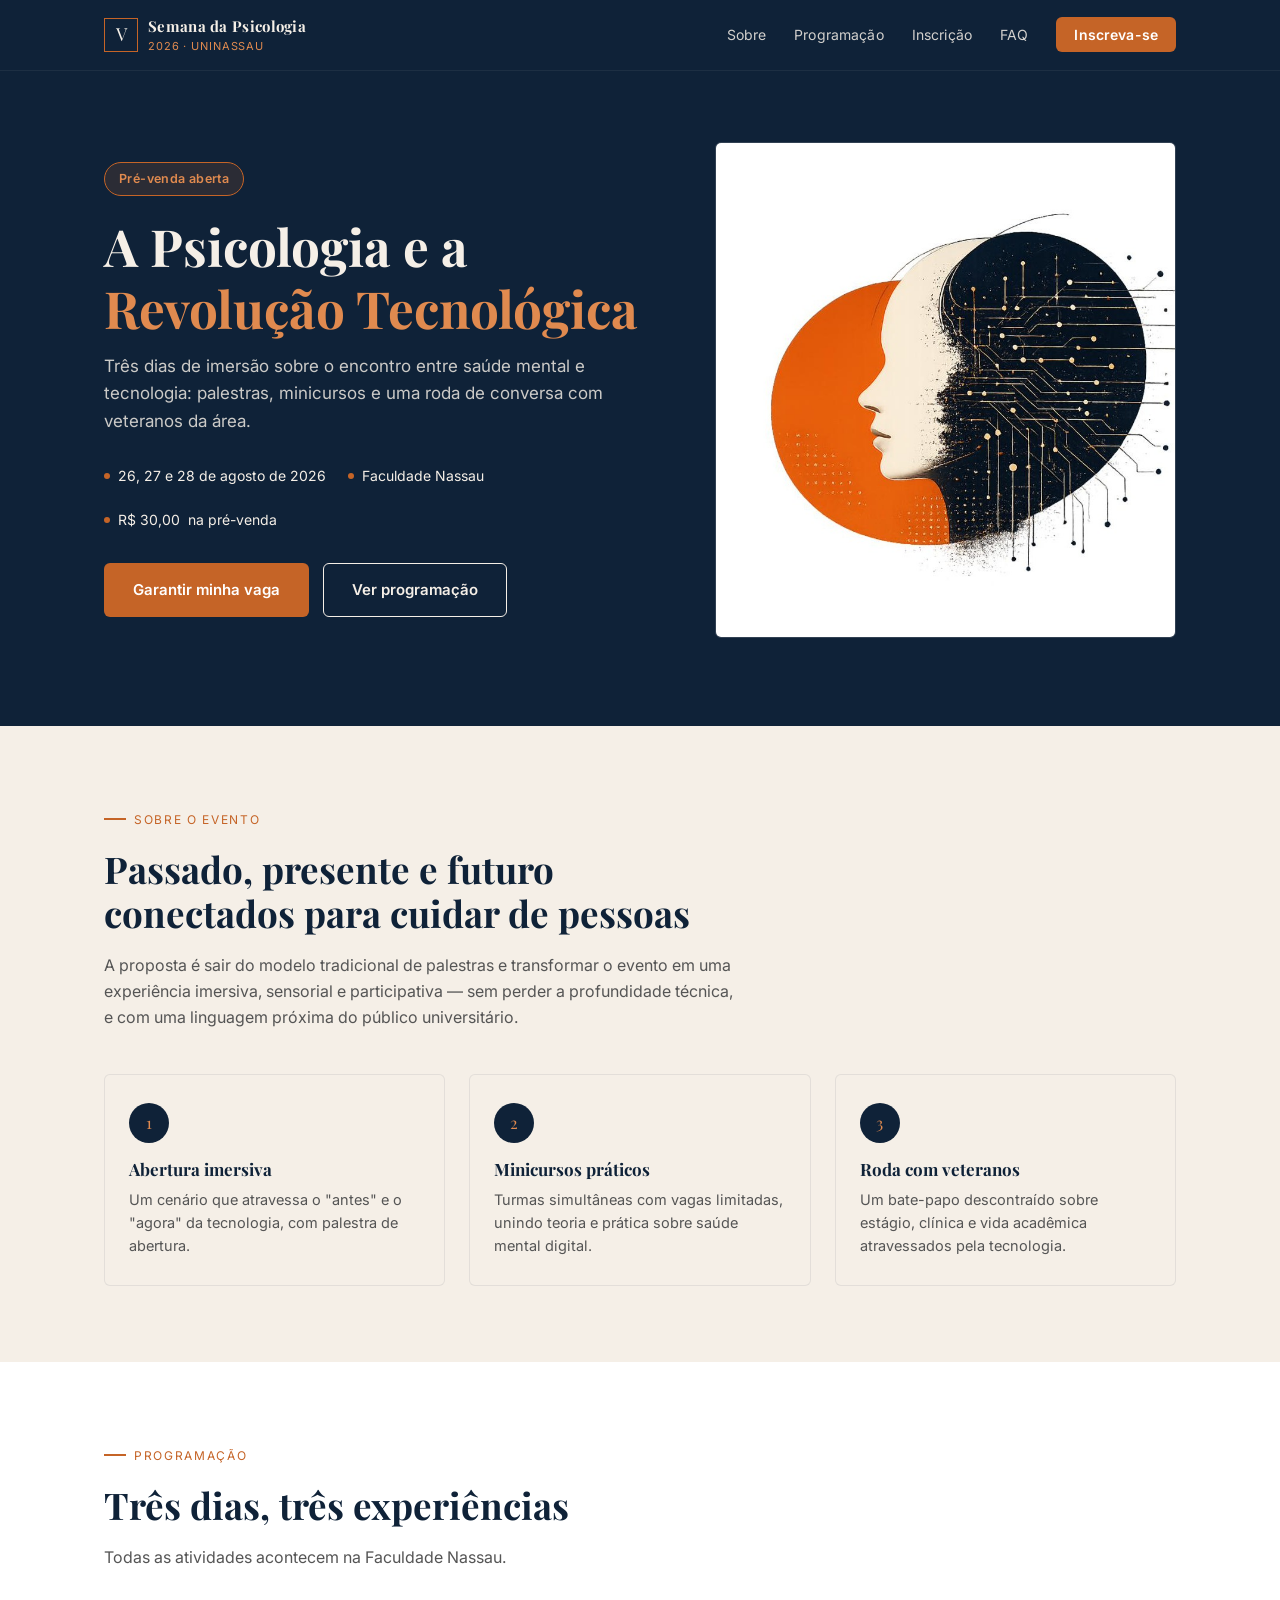
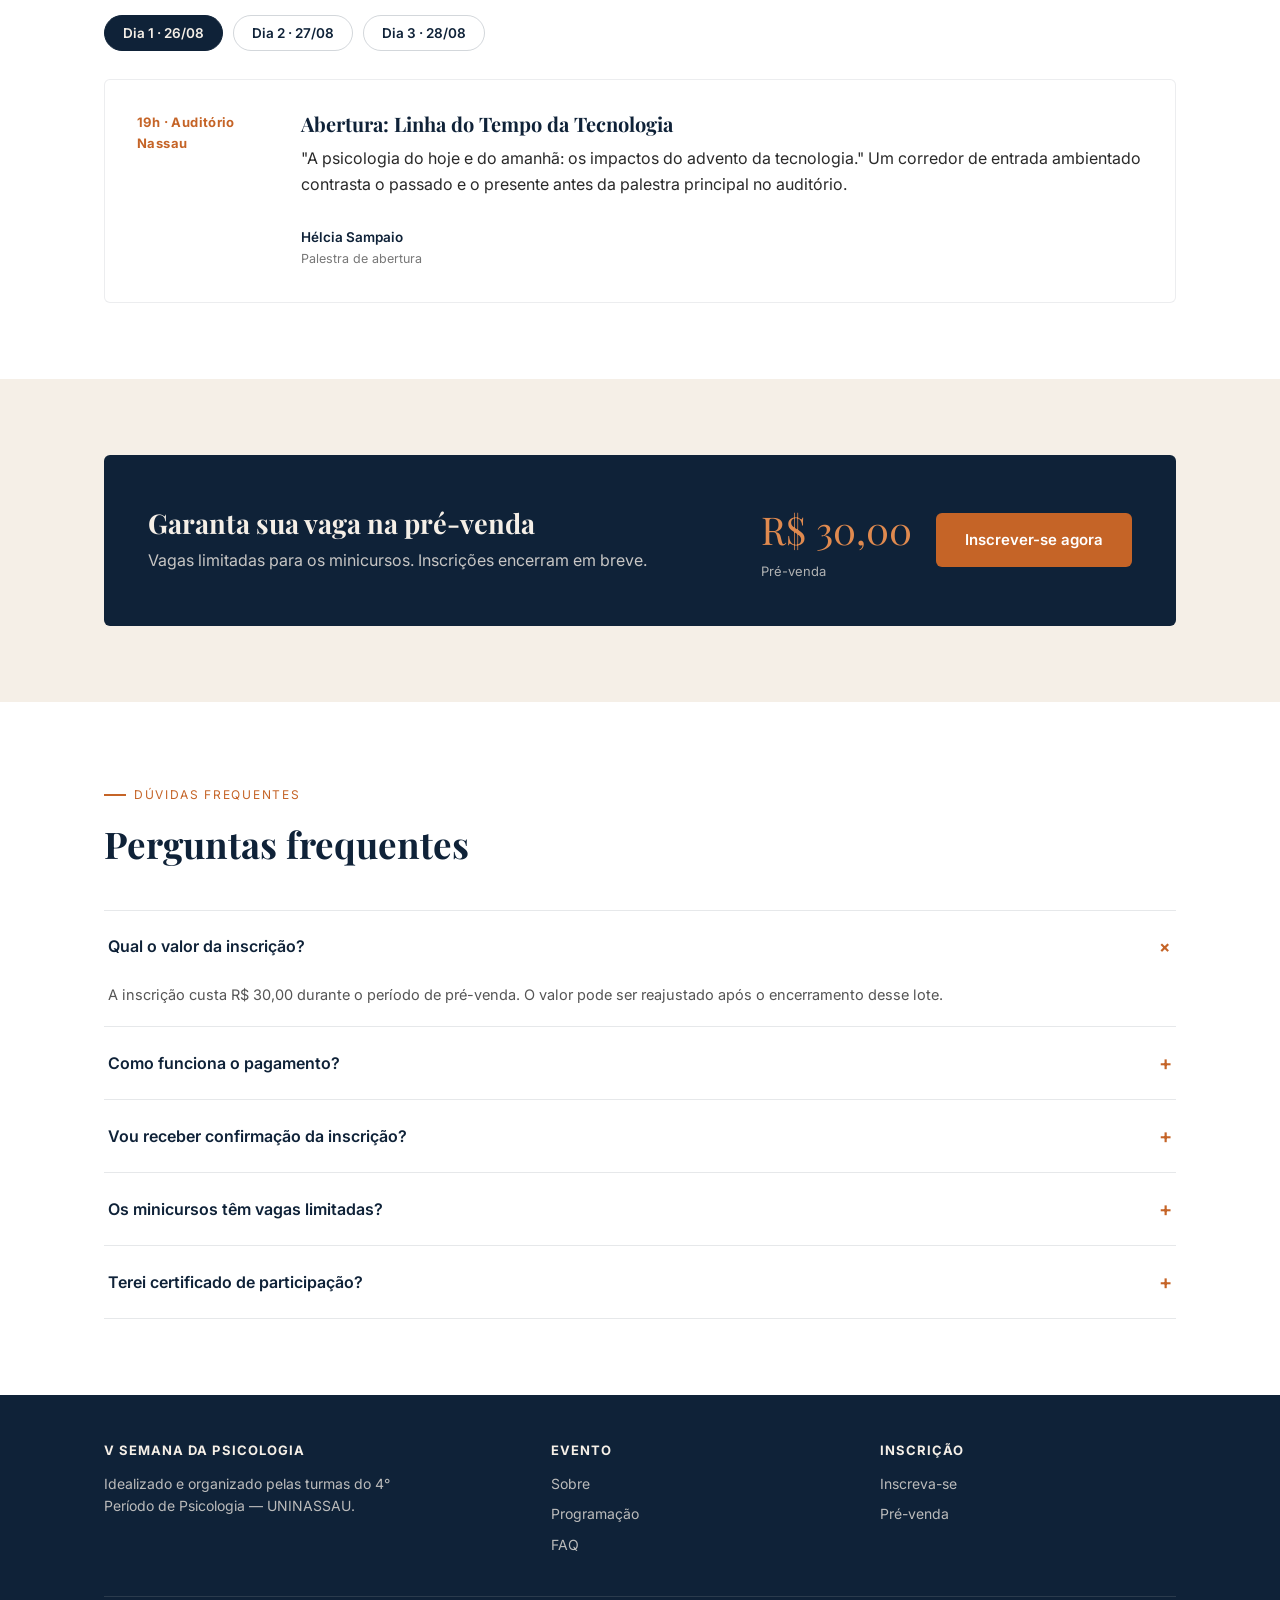
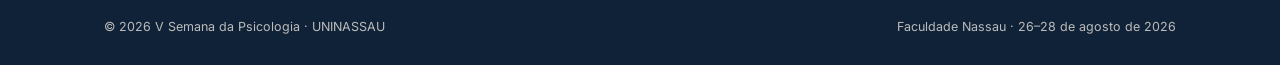
==== index.html @ 77867b37 "Add files via upload" ====
<!DOCTYPE html>
<html lang="pt-BR">
<head>
  <meta charset="UTF-8" />
  <meta name="viewport" content="width=device-width, initial-scale=1.0" />
  <title>V Semana da Psicologia 2026 — A Psicologia e a Revolução Tecnológica</title>
  <meta
    name="description"
    content="Inscreva-se na V Semana da Psicologia 2026, na Faculdade Nassau. 26, 27 e 28 de agosto. Pré-venda por R$ 30,00."
  />
  <link rel="preconnect" href="https://fonts.googleapis.com" />
  <link rel="preconnect" href="https://fonts.gstatic.com" crossorigin />
  <link
    href="https://fonts.googleapis.com/css2?family=Playfair+Display:wght@600;700&family=Inter:wght@400;500;600;700&display=swap"
    rel="stylesheet"
  />
  <link rel="stylesheet" href="css/style.css" />
</head>
<body>
  <!-- ===================== HEADER ===================== -->
  <header class="site-header">
    <div class="container">
      <a href="index.html" class="brand">
        <span class="brand-mark">V</span>
        <span class="brand-text">
          <strong>Semana da Psicologia</strong>
          <span>2026 · UNINASSAU</span>
        </span>
      </a>

      <nav>
        <ul class="nav-links" id="nav-links">
          <li><a href="#sobre">Sobre</a></li>
          <li><a href="#programacao">Programação</a></li>
          <li><a href="#inscricao-cta">Inscrição</a></li>
          <li><a href="#faq">FAQ</a></li>
          <li><a href="inscricao.html" class="btn-nav">Inscreva-se</a></li>
        </ul>
      </nav>

      <button class="nav-toggle" id="nav-toggle" aria-label="Abrir menu" aria-expanded="false">
        ☰
      </button>
    </div>
  </header>

  <!-- ===================== HERO ===================== -->
  <section class="hero">
    <div class="container">
      <div class="hero-copy">
        <span class="hero-badge">Pré-venda aberta</span>
        <h1>A Psicologia e a <em>Revolução Tecnológica</em></h1>
        <p class="hero-lead">
          Três dias de imersão sobre o encontro entre saúde mental e tecnologia:
          palestras, minicursos e uma roda de conversa com veteranos da área.
        </p>

        <ul class="hero-meta">
          <li><span class="dot"></span> 26, 27 e 28 de agosto de 2026</li>
          <li><span class="dot"></span> Faculdade Nassau</li>
          <li><span class="dot"></span> <span data-preco>R$ 30,00</span> na pré-venda</li>
        </ul>

        <div class="hero-actions">
          <a href="inscricao.html" class="btn btn-primary">Garantir minha vaga</a>
          <a href="#programacao" class="btn btn-outline">Ver programação</a>
        </div>
      </div>

      <div class="hero-visual">
        <img src="assets/hero-illustration.jpg" alt="Ilustração conceitual da V Semana da Psicologia: perfil humano dividido entre traços clássicos e circuitos eletrônicos, simbolizando a psicologia e a tecnologia." />
      </div>
    </div>
  </section>

  <!-- ===================== SOBRE ===================== -->
  <section class="section" id="sobre">
    <div class="container">
      <div class="section-header">
        <span class="eyebrow">Sobre o evento</span>
        <h2>Passado, presente e futuro conectados para cuidar de pessoas</h2>
        <p>
          A proposta é sair do modelo tradicional de palestras e transformar o evento
          em uma experiência imersiva, sensorial e participativa — sem perder a
          profundidade técnica, e com uma linguagem próxima do público universitário.
        </p>
      </div>

      <div class="sobre-grid">
        <div class="sobre-card">
          <div class="icon">1</div>
          <h3>Abertura imersiva</h3>
          <p>Um cenário que atravessa o "antes" e o "agora" da tecnologia, com palestra de abertura.</p>
        </div>
        <div class="sobre-card">
          <div class="icon">2</div>
          <h3>Minicursos práticos</h3>
          <p>Turmas simultâneas com vagas limitadas, unindo teoria e prática sobre saúde mental digital.</p>
        </div>
        <div class="sobre-card">
          <div class="icon">3</div>
          <h3>Roda com veteranos</h3>
          <p>Um bate-papo descontraído sobre estágio, clínica e vida acadêmica atravessados pela tecnologia.</p>
        </div>
      </div>
    </div>
  </section>

  <!-- ===================== PROGRAMAÇÃO ===================== -->
  <section class="section section-alt" id="programacao">
    <div class="container">
      <div class="section-header">
        <span class="eyebrow">Programação</span>
        <h2>Três dias, três experiências</h2>
        <p>Todas as atividades acontecem na Faculdade Nassau.</p>
      </div>

      <div class="prog-tabs" role="tablist">
        <button class="prog-tab" role="tab" aria-selected="true" data-target="dia1">Dia 1 · 26/08</button>
        <button class="prog-tab" role="tab" aria-selected="false" data-target="dia2">Dia 2 · 27/08</button>
        <button class="prog-tab" role="tab" aria-selected="false" data-target="dia3">Dia 3 · 28/08</button>
      </div>

      <div class="prog-panel is-active" id="dia1">
        <div class="when">19h · Auditório Nassau</div>
        <div>
          <h3>Abertura: Linha do Tempo da Tecnologia</h3>
          <p>
            "A psicologia do hoje e do amanhã: os impactos do advento da tecnologia."
            Um corredor de entrada ambientado contrasta o passado e o presente antes
            da palestra principal no auditório.
          </p>
          <span class="speaker">Hélcia Sampaio<span>Palestra de abertura</span></span>
        </div>
      </div>

      <div class="prog-panel" id="dia2">
        <div class="when">19h · Salas da Nassau</div>
        <div>
          <h3>Minicursos simultâneos</h3>
          <p>
            <strong>Curso 1 —</strong> A internet, a sobrecarga emocional e os riscos
            para a autoimagem.<br />
            <strong>Curso 2 —</strong> O vício em dopamina na modernidade e suas
            consequências.
          </p>
          <span class="speaker">Palestrantes a definir<span>Vagas limitadas por turma</span></span>
        </div>
      </div>

      <div class="prog-panel" id="dia3">
        <div class="when">19h30 · Auditório Nassau</div>
        <div>
          <h3>Roda de conversa: a tecnologia como aliada da psicologia</h3>
          <p>
            Bate-papo descontraído com alunos veteranos sobre vivências reais de
            estágio, clínica e vida acadêmica atravessadas pela tecnologia. Perguntas
            do público pelo microfone ou por caixinha anônima.
          </p>
          <span class="speaker">Alunos veteranos<span>Mediação com roteiro-guia</span></span>
        </div>
      </div>
    </div>
  </section>

  <!-- ===================== CTA INSCRIÇÃO ===================== -->
  <section class="section" id="inscricao-cta">
    <div class="container">
      <div class="cta-band">
        <div>
          <h2>Garanta sua vaga na pré-venda</h2>
          <p>Vagas limitadas para os minicursos. Inscrições encerram em breve.</p>
        </div>
        <div style="display:flex; align-items:center; gap:24px; flex-wrap:wrap;">
          <div class="price-tag">
            <span data-preco>R$ 30,00</span>
            <small>Pré-venda</small>
          </div>
          <a href="inscricao.html" class="btn btn-primary">Inscrever-se agora</a>
        </div>
      </div>
    </div>
  </section>

  <!-- ===================== FAQ ===================== -->
  <section class="section section-alt" id="faq">
    <div class="container">
      <div class="section-header">
        <span class="eyebrow">Dúvidas frequentes</span>
        <h2>Perguntas frequentes</h2>
      </div>

      <div class="faq-list">
        <details class="faq-item" open>
          <summary>Qual o valor da inscrição?</summary>
          <p>A inscrição custa <span data-preco>R$ 30,00</span> durante o período de pré-venda. O valor pode ser reajustado após o encerramento desse lote.</p>
        </details>
        <details class="faq-item">
          <summary>Como funciona o pagamento?</summary>
          <p>Após preencher o formulário, você será redirecionado para o checkout seguro da Infinity Pay para concluir o pagamento.</p>
        </details>
        <details class="faq-item">
          <summary>Vou receber confirmação da inscrição?</summary>
          <p>Sim. Assim que sua inscrição for processada, você recebe um e-mail de confirmação com seus dados e número de protocolo.</p>
        </details>
        <details class="faq-item">
          <summary>Os minicursos têm vagas limitadas?</summary>
          <p>Sim, para manter uma dinâmica mais próxima e prática. Recomendamos garantir sua vaga com antecedência.</p>
        </details>
        <details class="faq-item">
          <summary>Terei certificado de participação?</summary>
          <p>Sim, o evento emite certificado de participação para quem estiver presente nas atividades.</p>
        </details>
      </div>
    </div>
  </section>

  <!-- ===================== FOOTER ===================== -->
  <footer class="site-footer">
    <div class="container">
      <div class="footer-grid">
        <div>
          <h4>V Semana da Psicologia</h4>
          <p style="max-width: 34ch; font-size: 14px;">
            Idealizado e organizado pelas turmas do 4° Período de Psicologia — UNINASSAU.
          </p>
        </div>
        <div>
          <h4>Evento</h4>
          <ul>
            <li><a href="#sobre">Sobre</a></li>
            <li><a href="#programacao">Programação</a></li>
            <li><a href="#faq">FAQ</a></li>
          </ul>
        </div>
        <div>
          <h4>Inscrição</h4>
          <ul>
            <li><a href="inscricao.html">Inscreva-se</a></li>
            <li><a href="#inscricao-cta">Pré-venda</a></li>
          </ul>
        </div>
      </div>

      <div class="footer-bottom">
        <span>© 2026 V Semana da Psicologia · UNINASSAU</span>
        <span>Faculdade Nassau · 26–28 de agosto de 2026</span>
      </div>
    </div>
  </footer>

  <script src="js/config.js"></script>
  <script src="js/main.js"></script>
</body>
</html>
---- css/style.css ----
/* ============================================================
   V SEMANA DA PSICOLOGIA 2026 — Estilos globais
   Identidade: Psicologia + Tecnologia + Inovação + Humanização
   ============================================================ */

:root {
  --navy: #0f2238;
  --navy-light: #16304f;
  --orange: #c56427;
  --orange-light: #e08a4f;
  --offwhite: #f5efe7;
  --graphite: #2a2a2a;
  --white: #ffffff;

  --font-title: "Playfair Display", Georgia, serif;
  --font-body: "Inter", -apple-system, BlinkMacSystemFont, "Segoe UI", sans-serif;

  --radius: 6px;
  --max-width: 1120px;
  --transition: 200ms ease;
}

* {
  box-sizing: border-box;
}

html {
  scroll-behavior: smooth;
}

body {
  margin: 0;
  font-family: var(--font-body);
  color: var(--graphite);
  background: var(--offwhite);
  line-height: 1.6;
  -webkit-font-smoothing: antialiased;
}

img {
  max-width: 100%;
  display: block;
}

a {
  color: inherit;
}

h1, h2, h3, h4 {
  font-family: var(--font-title);
  color: var(--navy);
  line-height: 1.2;
  margin: 0 0 0.5em;
}

p {
  margin: 0 0 1em;
}

.container {
  width: 100%;
  max-width: var(--max-width);
  margin: 0 auto;
  padding: 0 24px;
}

/* Foco visível para acessibilidade */
a:focus-visible,
button:focus-visible,
input:focus-visible,
select:focus-visible,
textarea:focus-visible {
  outline: 3px solid var(--orange);
  outline-offset: 2px;
}

@media (prefers-reduced-motion: reduce) {
  * {
    animation: none !important;
    transition: none !important;
    scroll-behavior: auto !important;
  }
}

/* ---------------- Header ---------------- */

.site-header {
  background: var(--navy);
  position: sticky;
  top: 0;
  z-index: 100;
  box-shadow: 0 1px 0 rgba(255, 255, 255, 0.06);
}

.site-header .container {
  display: flex;
  align-items: center;
  justify-content: space-between;
  padding-top: 14px;
  padding-bottom: 14px;
}

.brand {
  display: flex;
  align-items: center;
  gap: 10px;
  text-decoration: none;
}

.brand-mark {
  width: 34px;
  height: 34px;
  border: 1.5px solid var(--orange);
  color: var(--offwhite);
  font-family: var(--font-title);
  font-size: 18px;
  display: flex;
  align-items: center;
  justify-content: center;
}

.brand-text {
  color: var(--offwhite);
  font-family: var(--font-title);
  font-size: 15px;
  letter-spacing: 0.02em;
}

.brand-text strong {
  display: block;
  font-size: 15px;
}

.brand-text span {
  display: block;
  font-family: var(--font-body);
  font-size: 11px;
  color: var(--orange-light);
  letter-spacing: 0.08em;
  text-transform: uppercase;
}

.nav-links {
  display: flex;
  align-items: center;
  gap: 28px;
  list-style: none;
  margin: 0;
  padding: 0;
}

.nav-links a {
  color: var(--offwhite);
  text-decoration: none;
  font-size: 14px;
  letter-spacing: 0.01em;
  opacity: 0.85;
  transition: opacity var(--transition);
}

.nav-links a:hover {
  opacity: 1;
}

.btn-nav {
  background: var(--orange);
  color: var(--white) !important;
  padding: 9px 18px;
  border-radius: var(--radius);
  opacity: 1 !important;
  font-weight: 600;
}

.nav-toggle {
  display: none;
  background: none;
  border: none;
  color: var(--offwhite);
  font-size: 24px;
  cursor: pointer;
}

/* ---------------- Buttons ---------------- */

.btn {
  display: inline-flex;
  align-items: center;
  justify-content: center;
  gap: 8px;
  padding: 14px 28px;
  border-radius: var(--radius);
  font-family: var(--font-body);
  font-weight: 600;
  font-size: 15px;
  text-decoration: none;
  border: 1.5px solid transparent;
  cursor: pointer;
  transition: transform var(--transition), background var(--transition), border-color var(--transition);
}

.btn:hover {
  transform: translateY(-1px);
}

.btn-primary {
  background: var(--orange);
  color: var(--white);
}

.btn-primary:hover {
  background: var(--orange-light);
}

.btn-outline {
  background: transparent;
  border-color: var(--offwhite);
  color: var(--offwhite);
}

.btn-outline:hover {
  background: rgba(245, 239, 231, 0.08);
}

.btn-secondary {
  background: transparent;
  border-color: var(--navy);
  color: var(--navy);
}

.btn-secondary:hover {
  background: var(--navy);
  color: var(--offwhite);
}

.btn:disabled,
.btn[aria-disabled="true"] {
  opacity: 0.5;
  cursor: not-allowed;
  transform: none !important;
}

.btn-block {
  width: 100%;
}

/* ---------------- Hero ---------------- */

.hero {
  background: var(--navy);
  color: var(--offwhite);
  padding: 72px 0 88px;
  position: relative;
  overflow: hidden;
}

.hero .container {
  display: grid;
  grid-template-columns: 1.1fr 0.9fr;
  gap: 48px;
  align-items: center;
}

.eyebrow {
  display: inline-flex;
  align-items: center;
  gap: 8px;
  color: var(--orange-light);
  font-size: 12px;
  letter-spacing: 0.14em;
  text-transform: uppercase;
  margin-bottom: 18px;
}

.eyebrow::before {
  content: "";
  width: 22px;
  height: 2px;
  background: var(--orange);
}

.hero h1 {
  color: var(--offwhite);
  font-size: clamp(2.1rem, 4vw, 3.2rem);
  margin-bottom: 14px;
}

.hero h1 em {
  color: var(--orange-light);
  font-style: normal;
}

.hero-lead {
  font-size: 17px;
  color: rgba(245, 239, 231, 0.82);
  max-width: 46ch;
  margin-bottom: 30px;
}

.hero-meta {
  display: flex;
  flex-wrap: wrap;
  gap: 22px;
  margin: 0 0 32px;
  padding: 0;
  list-style: none;
}

.hero-meta li {
  display: flex;
  align-items: center;
  gap: 8px;
  font-size: 14px;
  color: var(--offwhite);
}

.hero-meta .dot {
  width: 6px;
  height: 6px;
  border-radius: 50%;
  background: var(--orange);
}

.hero-actions {
  display: flex;
  gap: 14px;
  flex-wrap: wrap;
}

.hero-badge {
  display: inline-flex;
  align-items: center;
  gap: 8px;
  background: rgba(197, 100, 39, 0.15);
  border: 1px solid var(--orange);
  color: var(--orange-light);
  padding: 6px 14px;
  border-radius: 999px;
  font-size: 12.5px;
  font-weight: 600;
  letter-spacing: 0.03em;
  margin-bottom: 20px;
}

.hero-visual {
  position: relative;
  border-radius: var(--radius);
  overflow: hidden;
  border: 1px solid rgba(245, 239, 231, 0.15);
}

.hero-visual img {
  width: 100%;
  height: 100%;
  object-fit: cover;
}

/* ---------------- Sections ---------------- */

.section {
  padding: 76px 0;
}

.section-alt {
  background: var(--white);
}

.section-header {
  max-width: 640px;
  margin: 0 0 44px;
}

.section-header .eyebrow {
  color: var(--orange);
}

.section-header h2 {
  font-size: clamp(1.7rem, 3vw, 2.3rem);
}

.section-header p {
  color: #555;
  margin: 0;
}

/* ---------------- Sobre ---------------- */

.sobre-grid {
  display: grid;
  grid-template-columns: repeat(3, 1fr);
  gap: 24px;
}

.sobre-card {
  background: var(--offwhite);
  border: 1px solid rgba(15, 34, 56, 0.08);
  border-radius: var(--radius);
  padding: 28px 24px;
}

.sobre-card .icon {
  width: 40px;
  height: 40px;
  border-radius: 50%;
  background: var(--navy);
  color: var(--orange-light);
  display: flex;
  align-items: center;
  justify-content: center;
  font-family: var(--font-title);
  margin-bottom: 16px;
}

.sobre-card h3 {
  font-size: 17px;
  margin-bottom: 8px;
}

.sobre-card p {
  font-size: 14.5px;
  color: #555;
  margin: 0;
}

/* ---------------- Programação ---------------- */

.prog-tabs {
  display: flex;
  gap: 10px;
  margin-bottom: 28px;
  flex-wrap: wrap;
}

.prog-tab {
  background: transparent;
  border: 1.5px solid rgba(15, 34, 56, 0.18);
  color: var(--navy);
  padding: 9px 18px;
  border-radius: 999px;
  font-family: var(--font-body);
  font-size: 13.5px;
  font-weight: 600;
  cursor: pointer;
  transition: all var(--transition);
}

.prog-tab[aria-selected="true"] {
  background: var(--navy);
  border-color: var(--navy);
  color: var(--offwhite);
}

.prog-panel {
  display: none;
  background: var(--white);
  border: 1px solid rgba(15, 34, 56, 0.08);
  border-radius: var(--radius);
  padding: 32px;
}

.prog-panel.is-active {
  display: grid;
  grid-template-columns: 140px 1fr;
  gap: 24px;
}

.prog-panel .when {
  font-size: 13px;
  color: var(--orange);
  font-weight: 700;
  letter-spacing: 0.03em;
}

.prog-panel h3 {
  font-size: 20px;
  margin-bottom: 10px;
}

.prog-panel .speaker {
  display: inline-block;
  margin-top: 14px;
  font-size: 13.5px;
  color: var(--navy);
  font-weight: 600;
}

.prog-panel .speaker span {
  display: block;
  font-weight: 400;
  color: #777;
  font-size: 12.5px;
}

/* ---------------- Pré-venda / CTA ---------------- */

.cta-band {
  background: var(--navy);
  color: var(--offwhite);
  border-radius: var(--radius);
  padding: 44px;
  display: flex;
  align-items: center;
  justify-content: space-between;
  gap: 24px;
  flex-wrap: wrap;
}

.cta-band h2 {
  color: var(--offwhite);
  font-size: 1.7rem;
  margin-bottom: 8px;
}

.cta-band p {
  color: rgba(245, 239, 231, 0.8);
  margin: 0;
}

.price-tag {
  font-family: var(--font-title);
  font-size: 2.4rem;
  color: var(--orange-light);
}

.price-tag small {
  font-family: var(--font-body);
  font-size: 13px;
  color: rgba(245, 239, 231, 0.7);
  display: block;
  font-weight: 400;
}

/* ---------------- FAQ ---------------- */

.faq-list {
  border-top: 1px solid rgba(15, 34, 56, 0.1);
}

.faq-item {
  border-bottom: 1px solid rgba(15, 34, 56, 0.1);
}

.faq-item summary {
  cursor: pointer;
  padding: 20px 4px;
  font-weight: 600;
  color: var(--navy);
  list-style: none;
  display: flex;
  align-items: center;
  justify-content: space-between;
  gap: 16px;
}

.faq-item summary::-webkit-details-marker {
  display: none;
}

.faq-item summary::after {
  content: "+";
  font-size: 20px;
  color: var(--orange);
  flex-shrink: 0;
  transition: transform var(--transition);
}

.faq-item[open] summary::after {
  transform: rotate(45deg);
}

.faq-item p {
  padding: 0 4px 20px;
  color: #555;
  font-size: 14.5px;
  margin: 0;
}

/* ---------------- Footer ---------------- */

.site-footer {
  background: var(--navy);
  color: rgba(245, 239, 231, 0.75);
  padding: 48px 0 28px;
}

.footer-grid {
  display: grid;
  grid-template-columns: 1.4fr 1fr 1fr;
  gap: 32px;
  margin-bottom: 32px;
}

.footer-grid h4 {
  color: var(--offwhite);
  font-size: 13px;
  text-transform: uppercase;
  letter-spacing: 0.08em;
  margin-bottom: 14px;
  font-family: var(--font-body);
}

.footer-grid ul {
  list-style: none;
  margin: 0;
  padding: 0;
}

.footer-grid li {
  margin-bottom: 8px;
  font-size: 14px;
}

.footer-grid a {
  text-decoration: none;
  color: inherit;
  transition: color var(--transition);
}

.footer-grid a:hover {
  color: var(--orange-light);
}

.footer-bottom {
  border-top: 1px solid rgba(245, 239, 231, 0.12);
  padding-top: 20px;
  font-size: 12.5px;
  display: flex;
  justify-content: space-between;
  flex-wrap: wrap;
  gap: 8px;
}

/* ============================================================
   PÁGINA DE INSCRIÇÃO
   ============================================================ */

.page-hero {
  background: var(--navy);
  color: var(--offwhite);
  padding: 48px 0;
}

.page-hero h1 {
  color: var(--offwhite);
  font-size: clamp(1.7rem, 3vw, 2.3rem);
  margin-bottom: 8px;
}

.page-hero p {
  color: rgba(245, 239, 231, 0.78);
  margin: 0;
}

.form-layout {
  display: grid;
  grid-template-columns: 1fr 340px;
  gap: 32px;
  align-items: flex-start;
}

.form-card {
  background: var(--white);
  border: 1px solid rgba(15, 34, 56, 0.08);
  border-radius: var(--radius);
  padding: 36px;
}

.form-row {
  display: grid;
  gap: 18px;
  margin-bottom: 18px;
}

.form-row.two-cols {
  grid-template-columns: 1fr 1fr;
}

.field label {
  display: block;
  font-size: 13.5px;
  font-weight: 600;
  color: var(--navy);
  margin-bottom: 6px;
}

.field .hint {
  font-weight: 400;
  color: #888;
  font-size: 12px;
}

.field input,
.field select {
  width: 100%;
  padding: 12px 14px;
  border: 1.5px solid rgba(15, 34, 56, 0.15);
  border-radius: var(--radius);
  font-family: var(--font-body);
  font-size: 14.5px;
  background: var(--offwhite);
  color: var(--graphite);
  transition: border-color var(--transition);
}

.field input:focus,
.field select:focus {
  border-color: var(--orange);
  background: var(--white);
}

.field.error input {
  border-color: #c0392b;
}

.field .error-msg {
  color: #c0392b;
  font-size: 12.5px;
  margin-top: 5px;
  display: none;
}

.field.error .error-msg {
  display: block;
}

.form-note {
  font-size: 12.5px;
  color: #888;
  margin-top: 18px;
}

/* honeypot - escondido de humanos, visível para bots */
.hp-field {
  position: absolute;
  left: -9999px;
  width: 1px;
  height: 1px;
  overflow: hidden;
}

.form-status {
  margin-top: 16px;
  padding: 12px 16px;
  border-radius: var(--radius);
  font-size: 14px;
  display: none;
}

.form-status.is-visible {
  display: block;
}

.form-status.success {
  background: #e7f4ea;
  color: #1e6b34;
  border: 1px solid #b7ddc3;
}

.form-status.error {
  background: #fbe9e7;
  color: #a13a2c;
  border: 1px solid #f0c3bb;
}

/* Resumo lateral */

.summary-card {
  background: var(--navy);
  color: var(--offwhite);
  border-radius: var(--radius);
  padding: 28px;
  position: sticky;
  top: 96px;
}

.summary-card h3 {
  color: var(--offwhite);
  font-size: 15px;
  text-transform: uppercase;
  letter-spacing: 0.06em;
  margin-bottom: 18px;
}

.summary-row {
  display: flex;
  justify-content: space-between;
  font-size: 14px;
  padding: 10px 0;
  border-bottom: 1px solid rgba(245, 239, 231, 0.12);
}

.summary-row.total {
  border-bottom: none;
  padding-top: 16px;
  font-weight: 700;
  font-size: 17px;
  color: var(--orange-light);
}

.summary-tag {
  display: inline-block;
  background: rgba(197, 100, 39, 0.18);
  border: 1px solid var(--orange);
  color: var(--orange-light);
  font-size: 11.5px;
  font-weight: 700;
  letter-spacing: 0.05em;
  text-transform: uppercase;
  padding: 4px 10px;
  border-radius: 999px;
  margin-bottom: 16px;
}

.summary-note {
  font-size: 12.5px;
  color: rgba(245, 239, 231, 0.65);
  margin-top: 16px;
}

/* ============================================================
   PÁGINA DE CONFIRMAÇÃO
   ============================================================ */

.confirm-wrap {
  min-height: 60vh;
  display: flex;
  align-items: center;
  justify-content: center;
  padding: 80px 24px;
}

.confirm-card {
  background: var(--white);
  border: 1px solid rgba(15, 34, 56, 0.08);
  border-radius: var(--radius);
  padding: 48px;
  max-width: 520px;
  width: 100%;
  text-align: center;
}

.confirm-icon {
  width: 60px;
  height: 60px;
  border-radius: 50%;
  background: var(--navy);
  color: var(--orange-light);
  display: flex;
  align-items: center;
  justify-content: center;
  font-size: 28px;
  margin: 0 auto 20px;
}

.confirm-card h1 {
  font-size: 1.6rem;
  margin-bottom: 10px;
}

.confirm-details {
  background: var(--offwhite);
  border-radius: var(--radius);
  padding: 20px;
  text-align: left;
  margin: 24px 0;
}

.confirm-details .row {
  display: flex;
  justify-content: space-between;
  font-size: 14px;
  padding: 6px 0;
}

.confirm-details .row span:first-child {
  color: #777;
}

/* ---------------- Responsivo ---------------- */

@media (max-width: 880px) {
  .hero .container {
    grid-template-columns: 1fr;
  }

  .hero-visual {
    order: -1;
  }

  .sobre-grid {
    grid-template-columns: 1fr;
  }

  .form-layout {
    grid-template-columns: 1fr;
  }

  .summary-card {
    position: static;
  }

  .footer-grid {
    grid-template-columns: 1fr 1fr;
  }

  .prog-panel.is-active {
    grid-template-columns: 1fr;
  }
}

@media (max-width: 640px) {
  .nav-links {
    position: fixed;
    inset: 62px 0 0 0;
    background: var(--navy);
    flex-direction: column;
    align-items: flex-start;
    padding: 24px;
    gap: 18px;
    transform: translateY(-8px);
    opacity: 0;
    pointer-events: none;
    transition: opacity var(--transition), transform var(--transition);
  }

  .nav-links.is-open {
    opacity: 1;
    transform: translateY(0);
    pointer-events: auto;
  }

  .nav-toggle {
    display: block;
  }

  .form-row.two-cols {
    grid-template-columns: 1fr;
  }

  .cta-band {
    flex-direction: column;
    align-items: flex-start;
    text-align: left;
  }

  .footer-grid {
    grid-template-columns: 1fr;
  }

  .footer-bottom {
    flex-direction: column;
  }
}
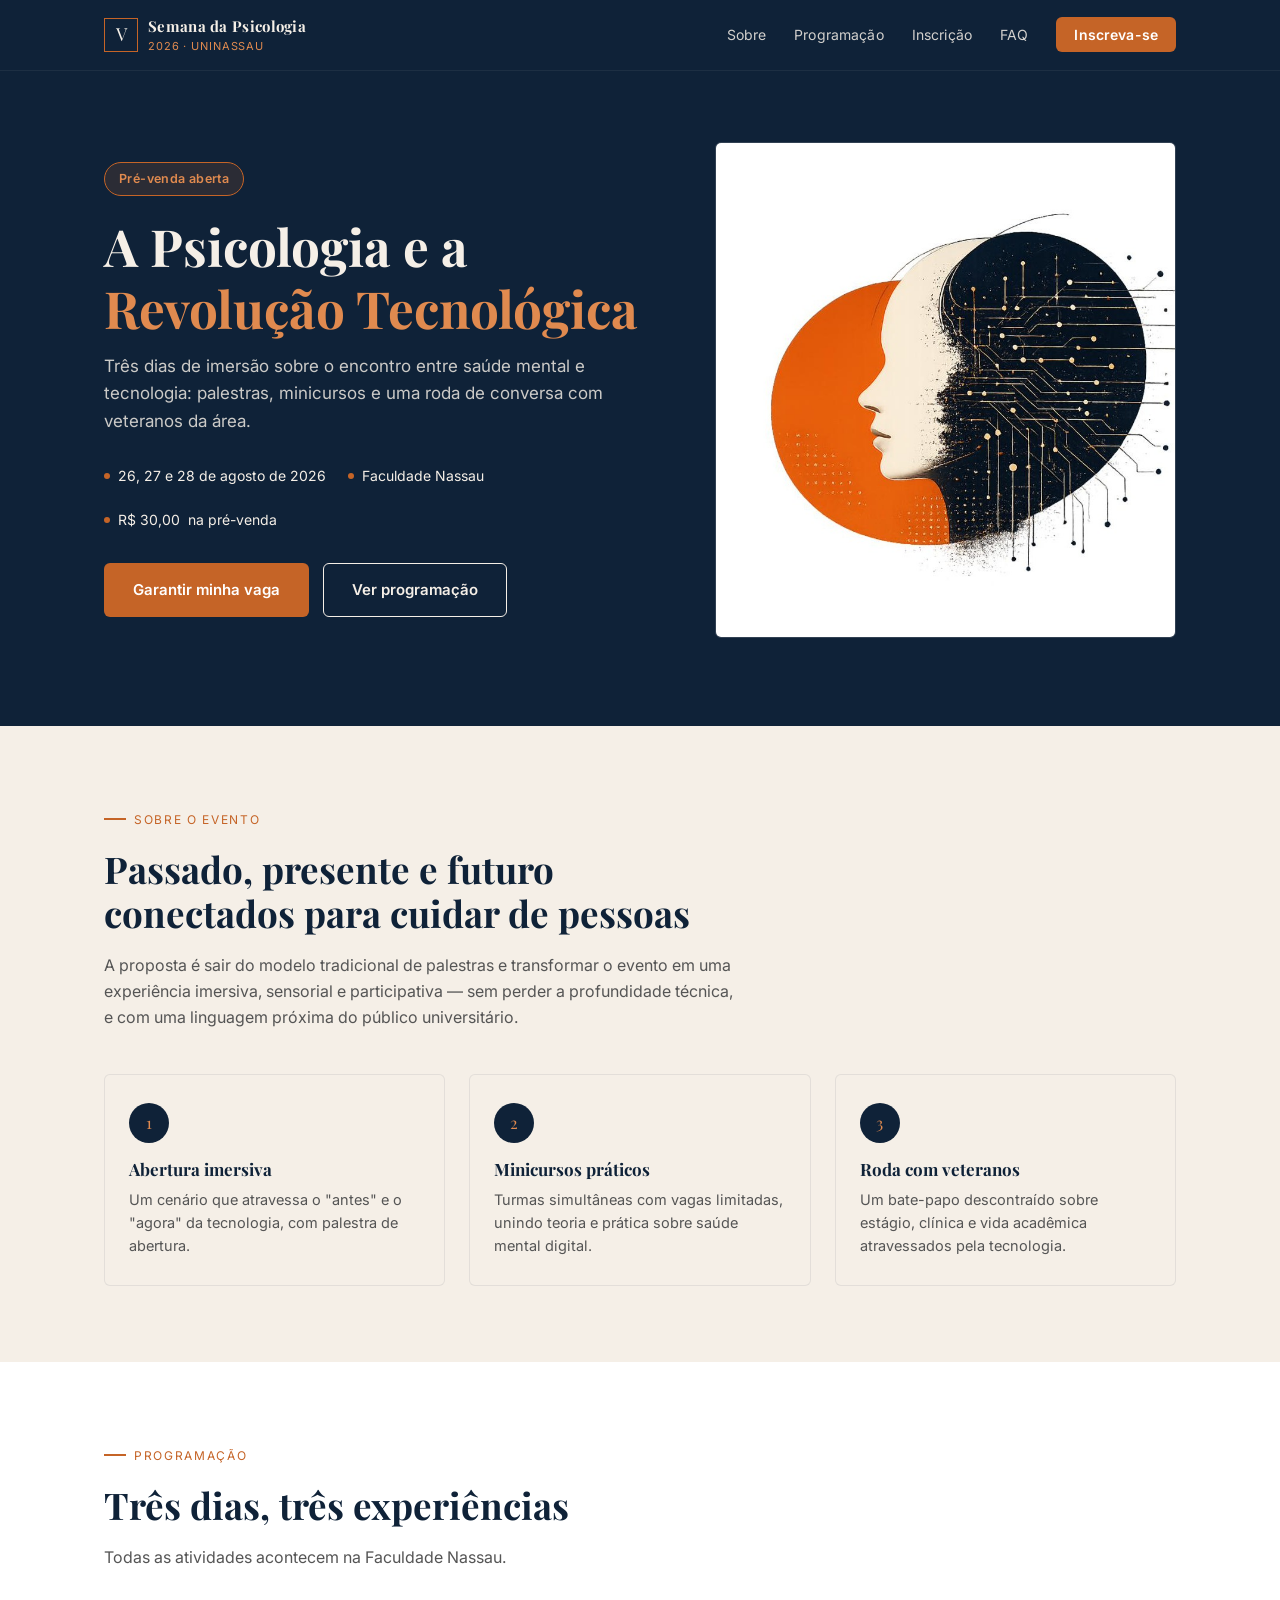
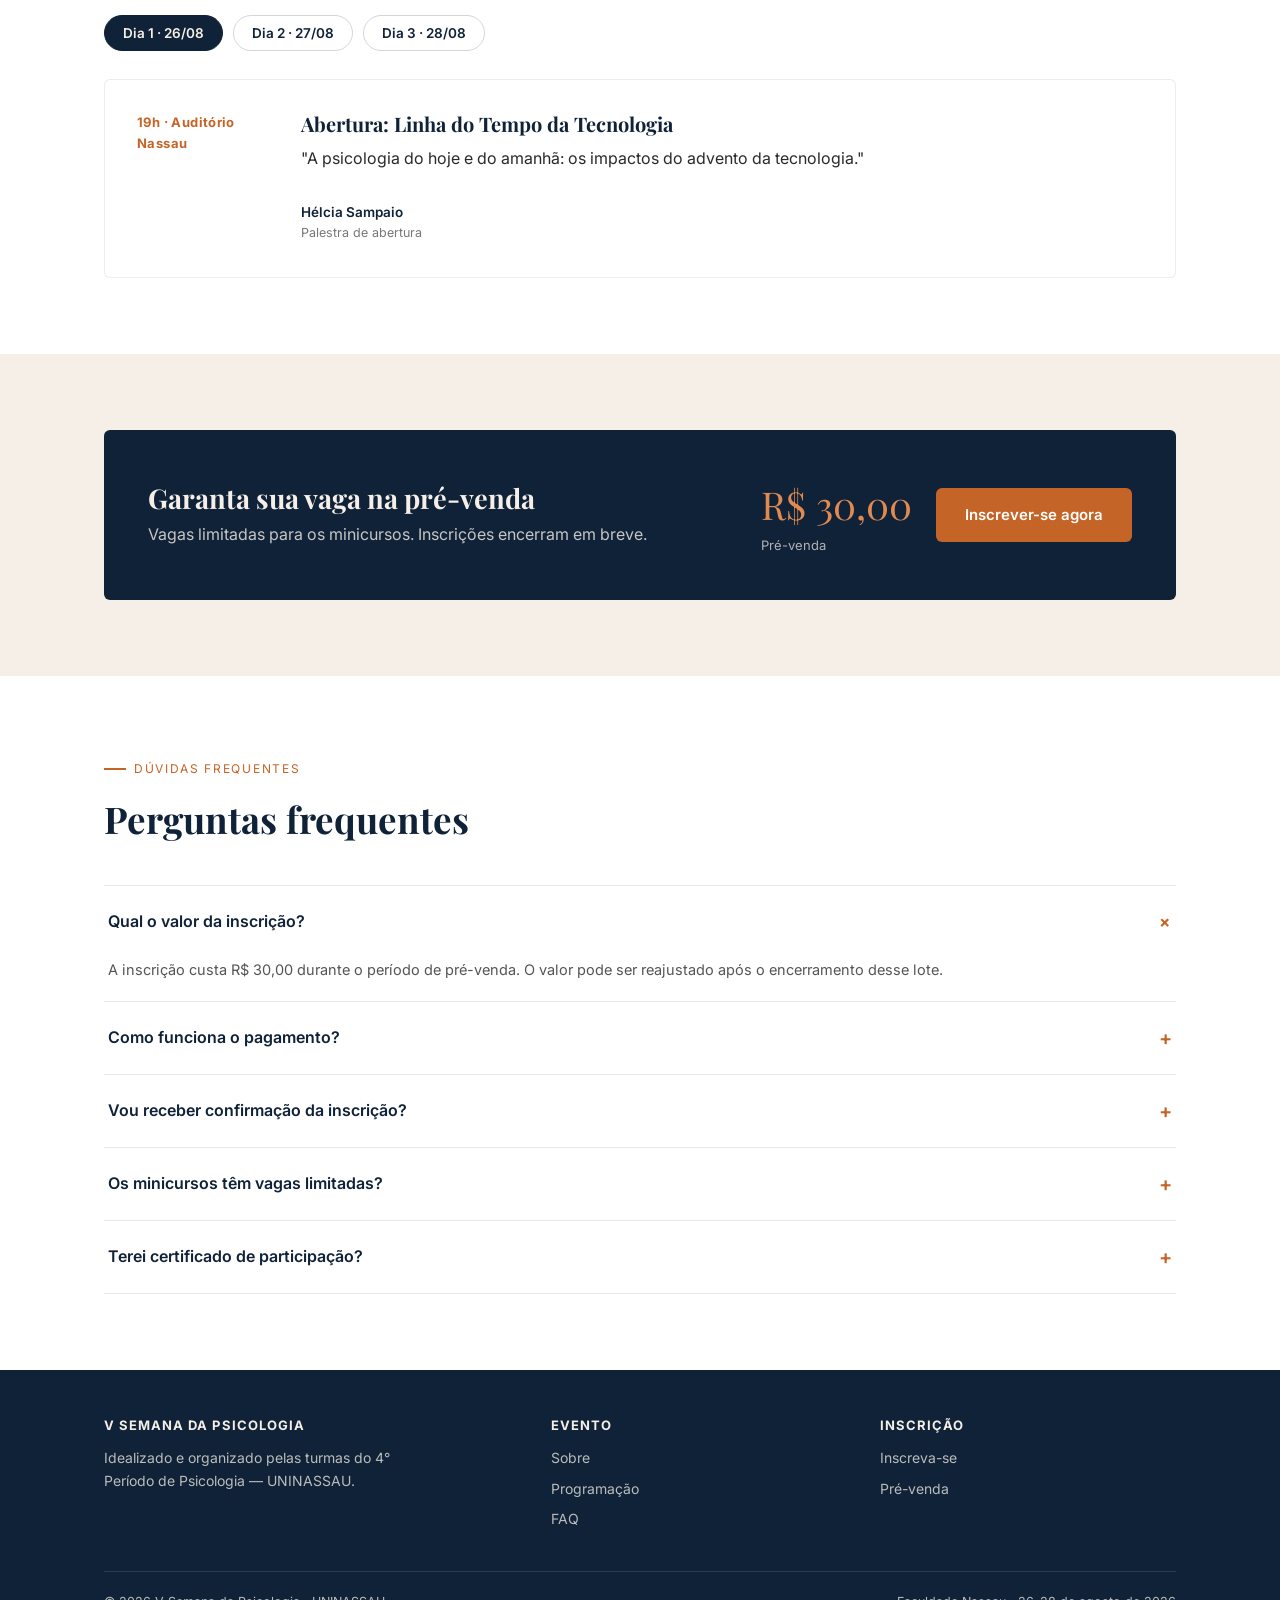
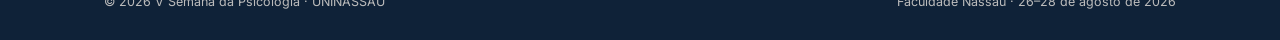
==== commit f6420fa2: "Add files via upload" ====
--- a/index.html
+++ b/index.html
@@ -127,8 +127,6 @@
           <h3>Abertura: Linha do Tempo da Tecnologia</h3>
           <p>
             "A psicologia do hoje e do amanhã: os impactos do advento da tecnologia."
-            Um corredor de entrada ambientado contrasta o passado e o presente antes
-            da palestra principal no auditório.
           </p>
           <span class="speaker">Hélcia Sampaio<span>Palestra de abertura</span></span>
         </div>
@@ -139,8 +137,8 @@
         <div>
           <h3>Minicursos simultâneos</h3>
           <p>
-            <strong>Curso 1 —</strong> A internet, a sobrecarga emocional e os riscos
-            para a autoimagem.<br />
+            <strong>Curso 1 —</strong> As redes sociais, as inteligências artificiais e
+            o processo do luto.<br />
             <strong>Curso 2 —</strong> O vício em dopamina na modernidade e suas
             consequências.
           </p>
